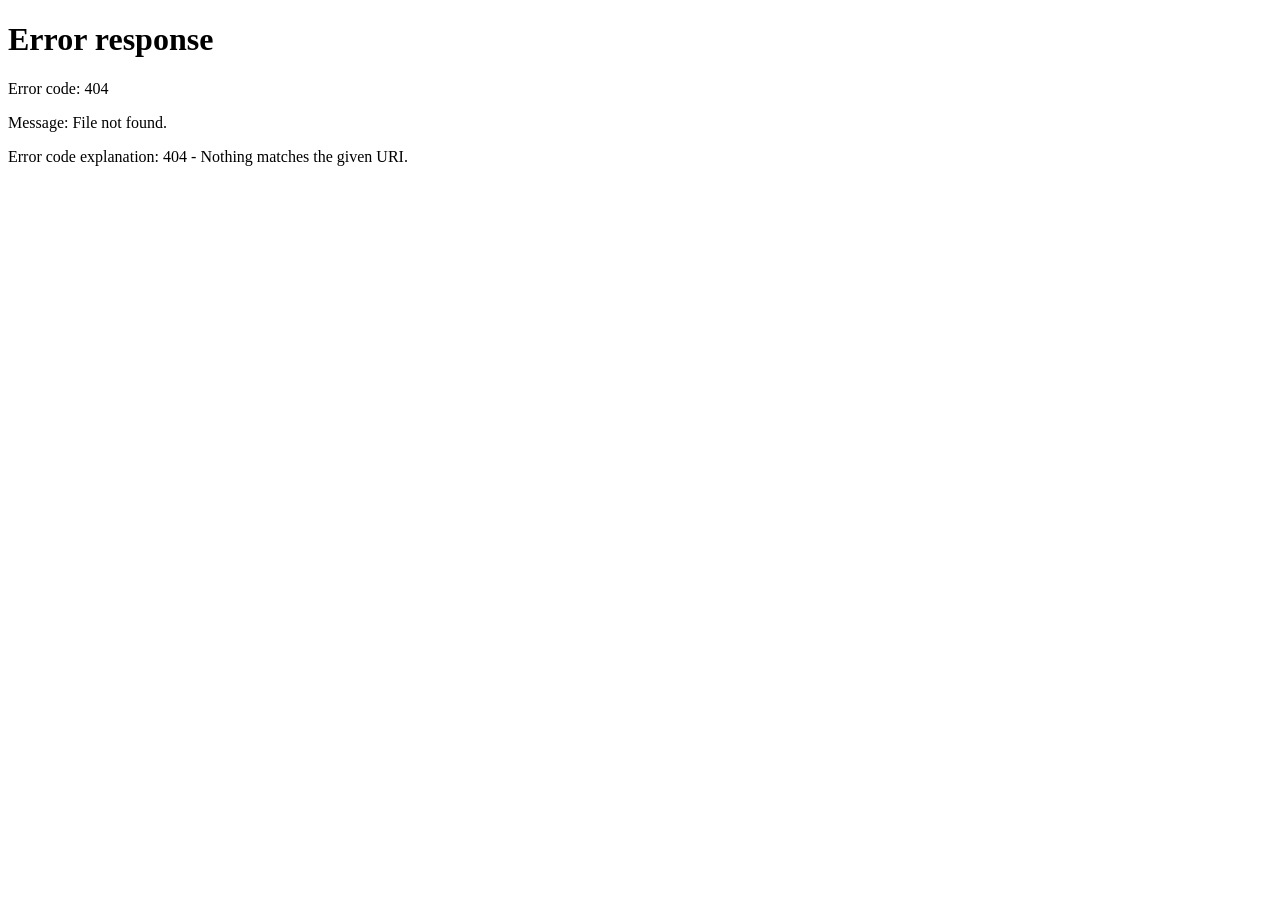
==== index.html @ a73db819 "Rename Unity/実行.html to index.html" ====
<!DOCTYPE html>
<html lang="ja">
<head>
    <meta charset="UTF-8">
    <meta http-equiv="refresh" content="0; url=src/DoubutuShogi.html">
    <title>どうぶつ将棋 - 起動中...</title>
    <style>
        body {
            margin: 0;
            display: flex;
            align-items: center;
            justify-content: center;
            height: 100vh;
            background: #1a1a2e;
            font-family: 'Segoe UI', sans-serif;
            color: #eee;
            flex-direction: column;
            gap: 16px;
        }
        .spinner {
            width: 48px;
            height: 48px;
            border: 5px solid rgba(255,255,255,0.15);
            border-top-color: #e040fb;
            border-radius: 50%;
            animation: spin 0.8s linear infinite;
        }
        @keyframes spin { to { transform: rotate(360deg); } }
        a { color: #e040fb; }
    </style>
</head>
<body>
    <div class="spinner"></div>
    <p>ゲームを読み込んでいます...</p>
    <p style="font-size:13px; color:#888;">
        自動で起動しない場合は
        <a href="src/DoubutuShogi.html">こちらをクリック</a>
    </p>
</body>
</html>
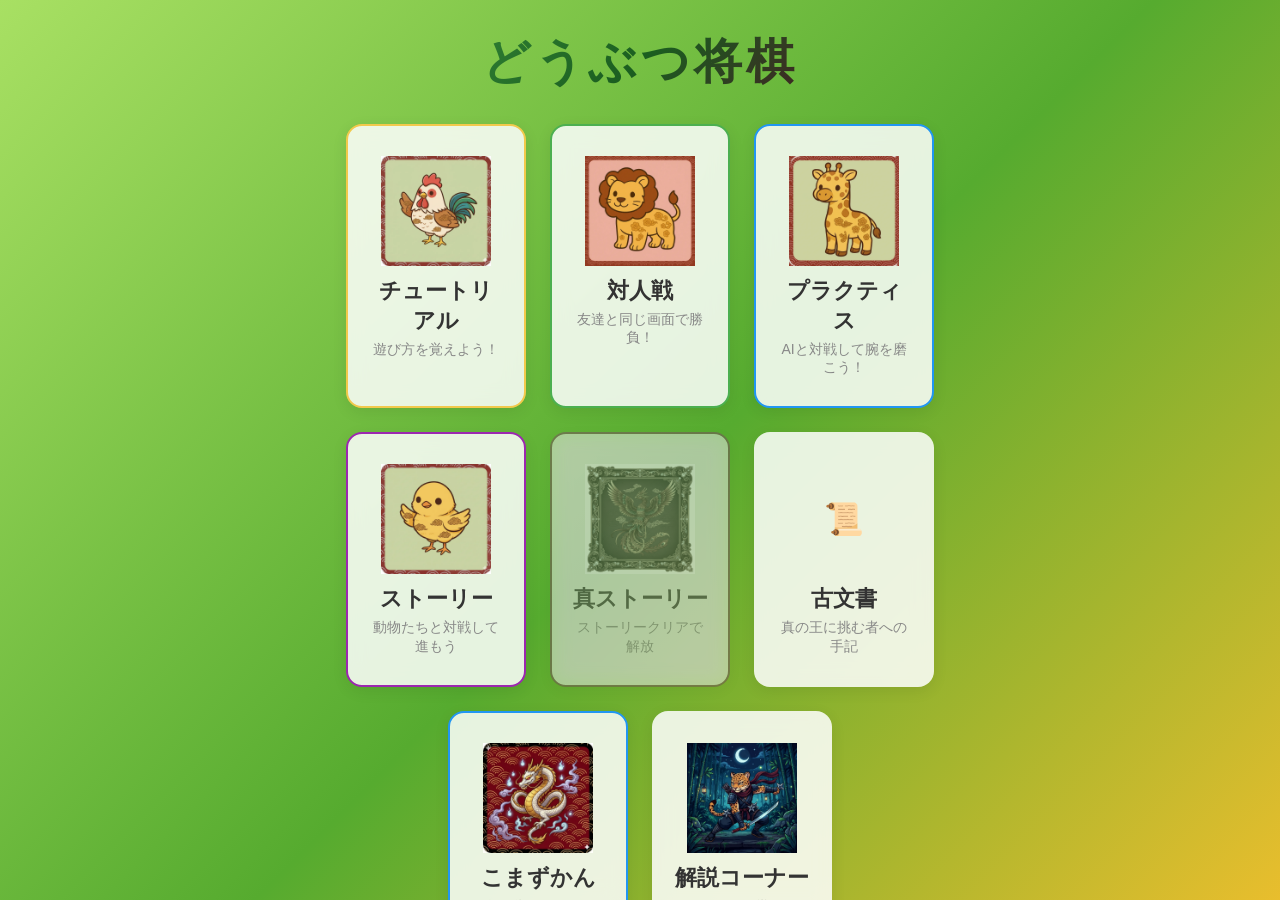
==== commit d3d8b91f: "Fix GitHub Pages game entry path" ====
--- a/index.html
+++ b/index.html
@@ -2,7 +2,7 @@
 <html lang="ja">
 <head>
     <meta charset="UTF-8">
-    <meta http-equiv="refresh" content="0; url=src/DoubutuShogi.html">
+    <meta http-equiv="refresh" content="0; url=Unity/src/DoubutuShogi.html">
     <title>どうぶつ将棋 - 起動中...</title>
     <style>
         body {
@@ -34,7 +34,7 @@
     <p>ゲームを読み込んでいます...</p>
     <p style="font-size:13px; color:#888;">
         自動で起動しない場合は
-        <a href="src/DoubutuShogi.html">こちらをクリック</a>
+        <a href="Unity/src/DoubutuShogi.html">こちらをクリック</a>
     </p>
 </body>
 </html>
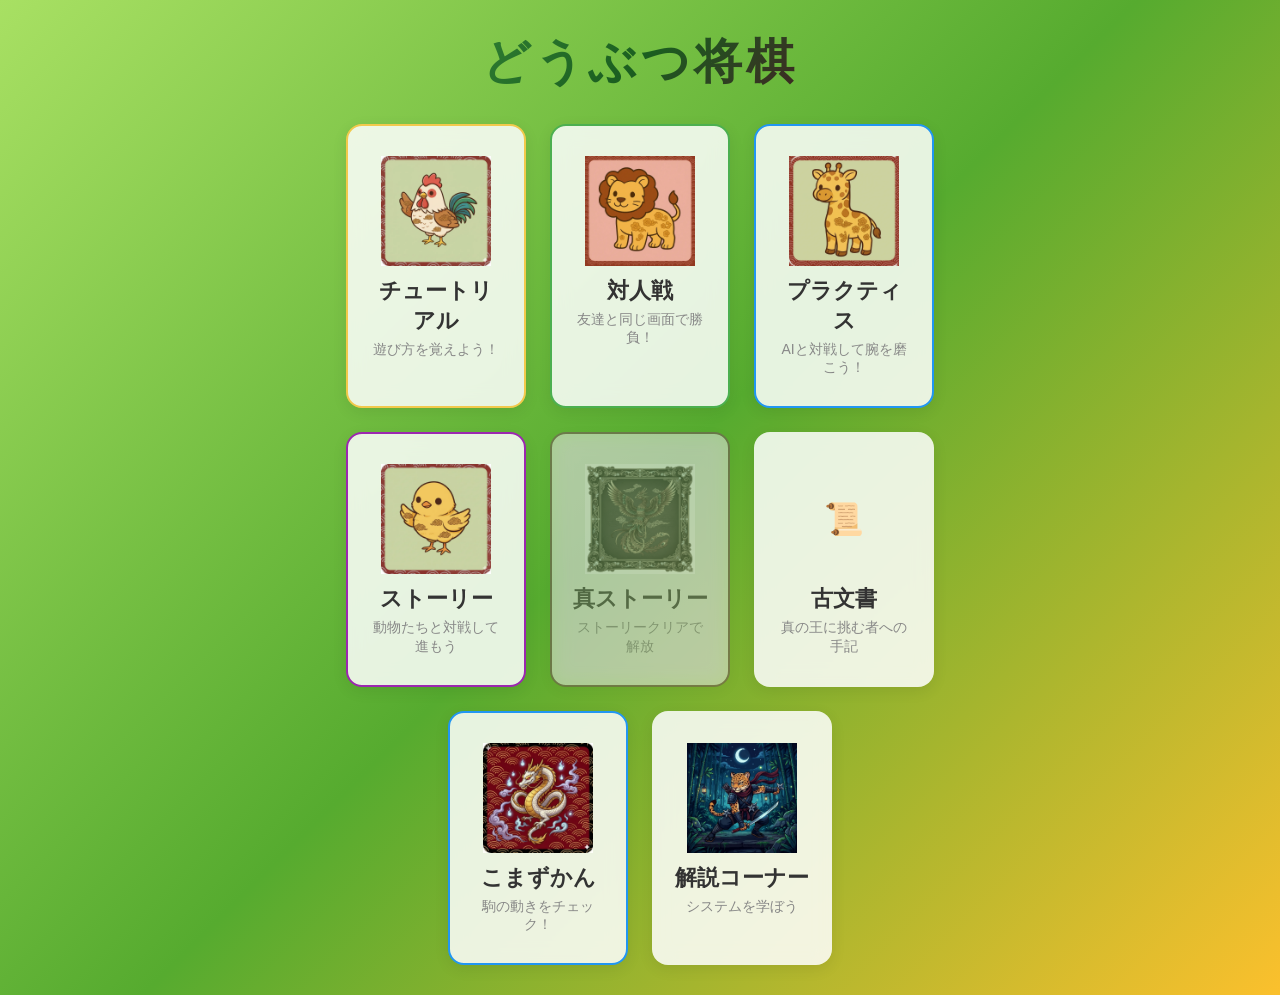
==== commit 6cae0551: "Improve mobile support, safety, and 404 handling" ====
--- a/index.html
+++ b/index.html
@@ -2,39 +2,50 @@
 <html lang="ja">
 <head>
     <meta charset="UTF-8">
+    <meta name="viewport" content="width=device-width, initial-scale=1.0">
+    <meta name="description" content="ポケ丸制作のオリジナルどうぶつ将棋。チュートリアル、対人戦、AI対戦、ストーリーモードを無料で遊べます。">
+    <meta name="theme-color" content="#56ab2f">
     <meta http-equiv="refresh" content="0; url=Unity/src/DoubutuShogi.html">
-    <title>どうぶつ将棋 - 起動中...</title>
+    <link rel="icon" href="Unity/assets/images/lion.webp" type="image/webp">
+    <title>オリジナルどうぶつ将棋 - 起動中</title>
     <style>
+        * { box-sizing: border-box; }
         body {
             margin: 0;
             display: flex;
             align-items: center;
             justify-content: center;
-            height: 100vh;
+            min-height: 100vh;
+            padding: 24px;
             background: #1a1a2e;
-            font-family: 'Segoe UI', sans-serif;
+            font-family: "Segoe UI", "Meiryo", sans-serif;
             color: #eee;
             flex-direction: column;
             gap: 16px;
+            text-align: center;
         }
         .spinner {
             width: 48px;
             height: 48px;
-            border: 5px solid rgba(255,255,255,0.15);
-            border-top-color: #e040fb;
+            border: 5px solid rgba(255, 255, 255, 0.15);
+            border-top-color: #a8e063;
             border-radius: 50%;
             animation: spin 0.8s linear infinite;
         }
         @keyframes spin { to { transform: rotate(360deg); } }
-        a { color: #e040fb; }
+        a { color: #a8e063; }
+        @media (prefers-reduced-motion: reduce) {
+            .spinner { animation: none; }
+        }
     </style>
 </head>
 <body>
-    <div class="spinner"></div>
-    <p>ゲームを読み込んでいます...</p>
-    <p style="font-size:13px; color:#888;">
+    <div class="spinner" aria-hidden="true"></div>
+    <p>ゲームを読み込んでいます…</p>
+    <p>
         自動で起動しない場合は
-        <a href="Unity/src/DoubutuShogi.html">こちらをクリック</a>
+        <a href="Unity/src/DoubutuShogi.html">ゲームを開く</a>
     </p>
 </body>
 </html>
+
